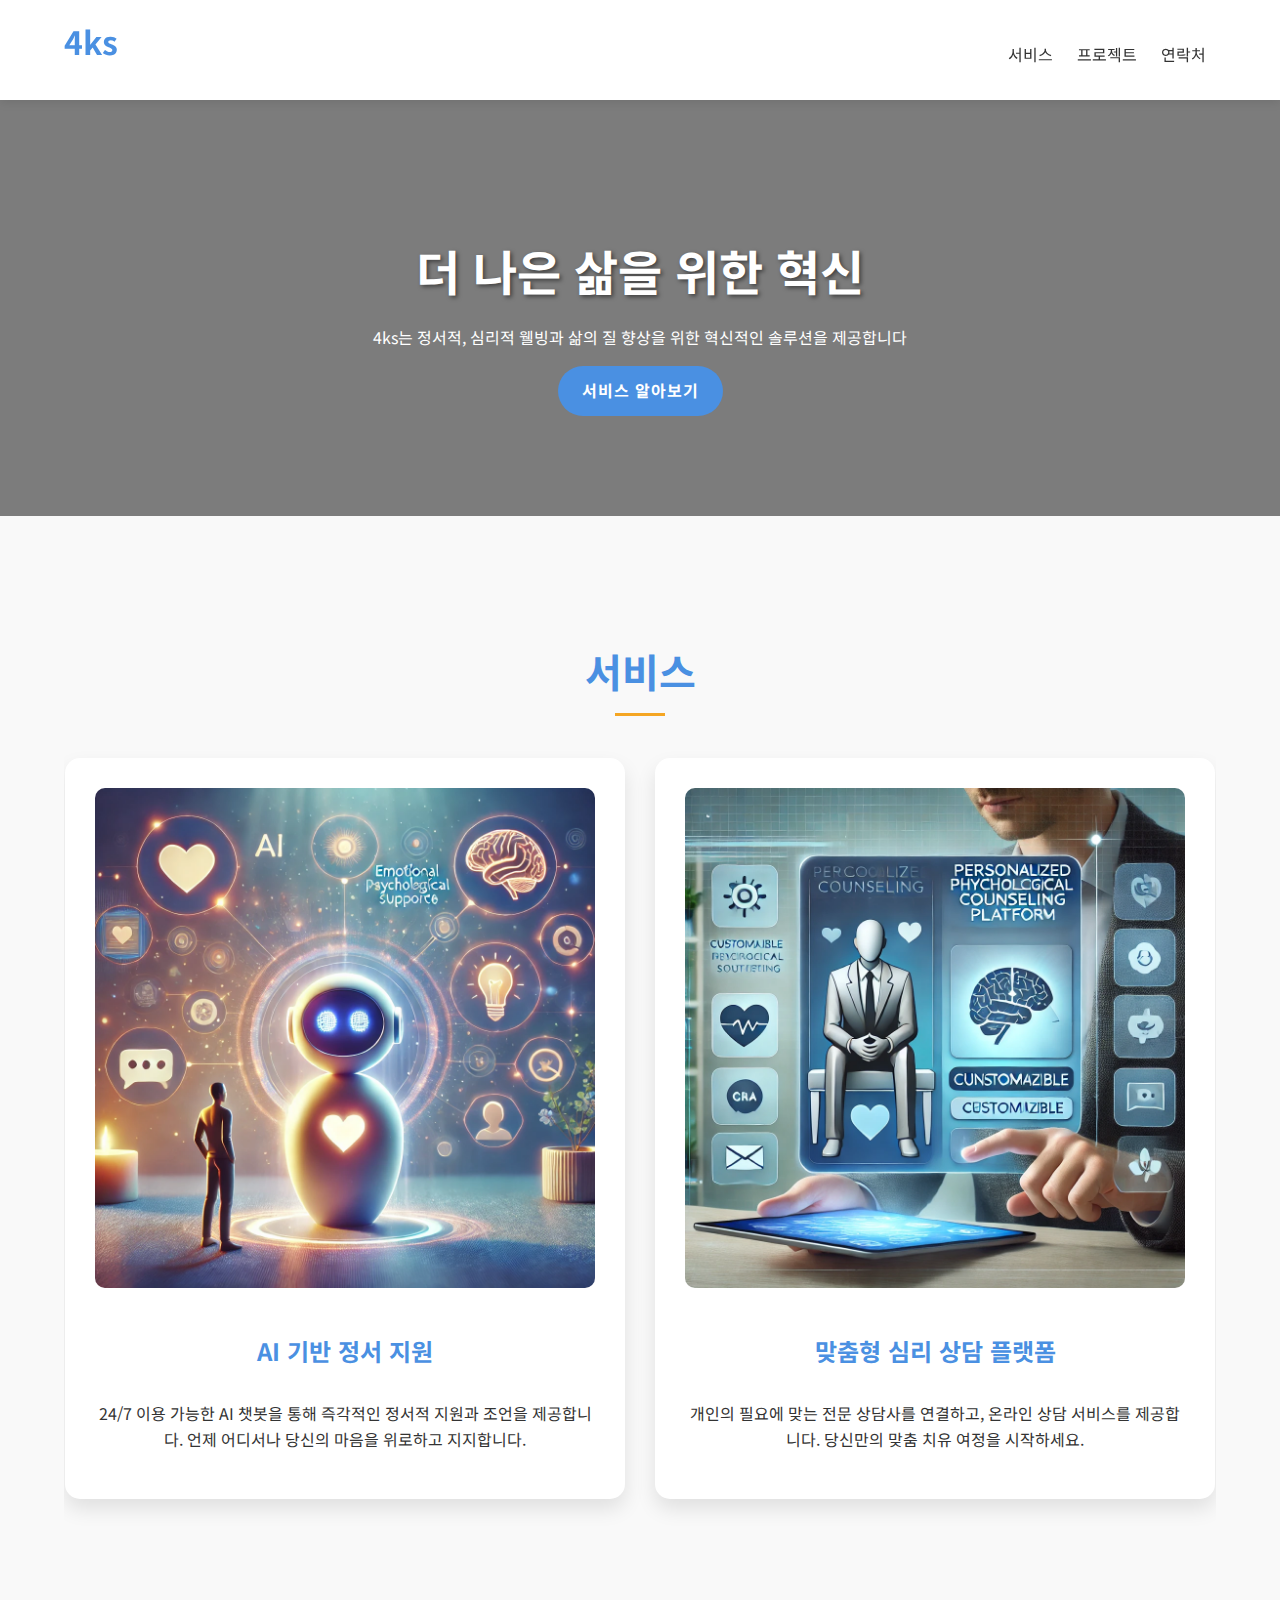
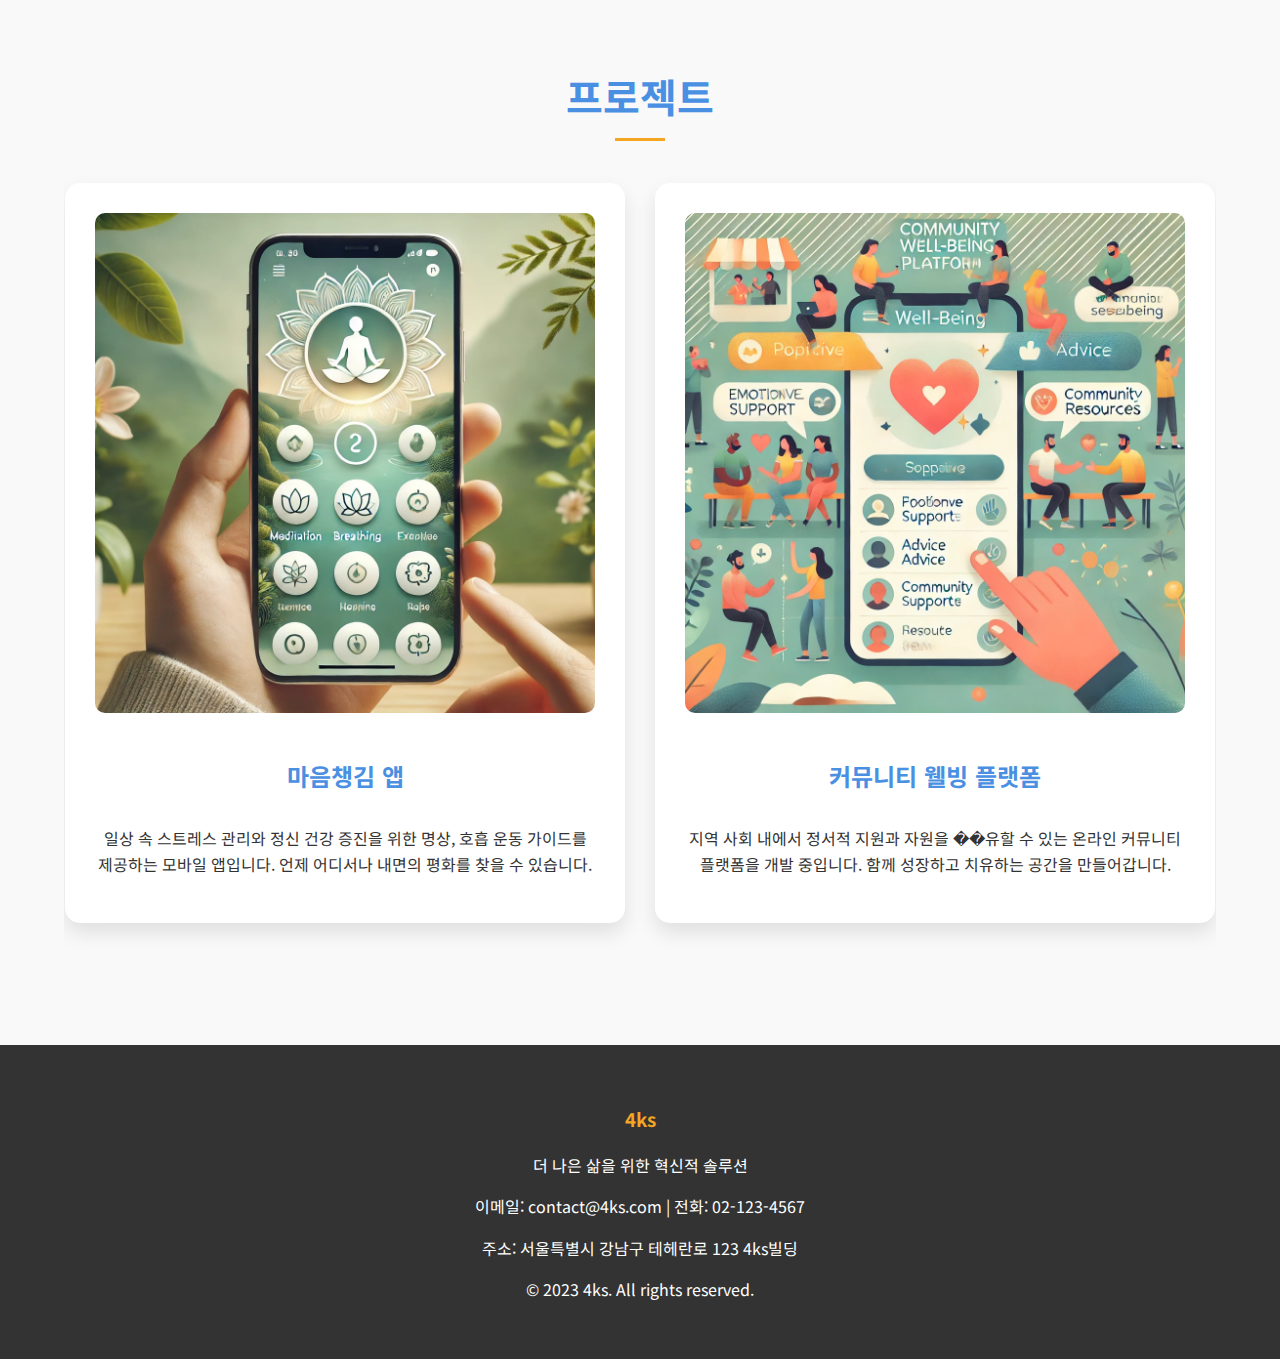
==== index.html @ 5cd39416 "update 1" ====
<!DOCTYPE html>
<html lang="ko">
<head>
    <meta charset="UTF-8">
    <meta name="viewport" content="width=device-width, initial-scale=1.0">
    <title>4ks - 삶의 질 향상을 위한 혁신적 솔루션</title>
    <link href="https://fonts.googleapis.com/css2?family=Noto+Sans+KR:wght@300;400;700&display=swap" rel="stylesheet">
    <style>
        :root {
            --primary-color: #4a90e2;
            --secondary-color: #f5a623;
            --background-color: #f9f9f9;
            --text-color: #333;
            --card-background: #ffffff;
        }
        body {
            font-family: 'Noto Sans KR', Arial, sans-serif;
            line-height: 1.6;
            margin: 0;
            padding: 0;
            color: var(--text-color);
            background-color: var(--background-color);
        }
        .container {
            width: 90%;
            max-width: 1200px;
            margin: auto;
            overflow: hidden;
        }
        header {
            background: var(--card-background);
            padding: 1rem 0;
            box-shadow: 0 2px 10px rgba(0,0,0,0.1);
            position: sticky;
            top: 0;
            z-index: 1000;
        }
        header .logo {
            float: left;
            font-size: 2rem;
            font-weight: bold;
            color: var(--primary-color);
        }
        header nav {
            float: right;
            margin-top: 10px;
        }
        header nav ul {
            padding: 0;
        }
        header nav li {
            display: inline;
            padding: 0 10px;
        }
        header a {
            color: var(--text-color);
            text-decoration: none;
            transition: color 0.3s ease;
        }
        header a:hover {
            color: var(--primary-color);
        }
        .hero {
            background: linear-gradient(rgba(0, 0, 0, 0.5), rgba(0, 0, 0, 0.5)), url('/placeholder.svg?height=400&width=1200');
            background-size: cover;
            background-position: center;
            color: #fff;
            text-align: center;
            padding: 100px 0;
            margin-bottom: 40px;
        }
        .hero h1 {
            font-size: 3rem;
            margin-bottom: 1rem;
            text-shadow: 2px 2px 4px rgba(0,0,0,0.5);
        }
        .btn {
            display: inline-block;
            background: var(--primary-color);
            color: #fff;
            padding: 12px 24px;
            text-decoration: none;
            border-radius: 30px;
            transition: all 0.3s ease;
            font-weight: bold;
            text-transform: uppercase;
            letter-spacing: 1px;
        }
        .btn:hover {
            background: var(--secondary-color);
            transform: translateY(-3px);
            box-shadow: 0 4px 10px rgba(0,0,0,0.2);
        }
        .section {
            padding: 50px 0;
            text-align: center;
        }
        .section h2 {
            margin-bottom: 2rem;
            color: var(--primary-color);
            font-size: 2.5rem;
            position: relative;
            display: inline-block;
        }
        .section h2::after {
            content: '';
            display: block;
            width: 50px;
            height: 3px;
            background: var(--secondary-color);
            margin: 10px auto;
        }
        .card-container {
            display: flex;
            flex-wrap: wrap;
            justify-content: center;
            gap: 30px;
            margin-bottom: 32px;
        }
        .card {
            background: var(--card-background);
            border-radius: 15px;
            box-shadow: 0 10px 20px rgba(0,0,0,0.1);
            padding: 30px;
            width: calc(50% - 15px);
            max-width: 500px;
            transition: all 0.3s ease;
            display: flex;
            flex-direction: column;
        }
        .card:hover {
            transform: translateY(-10px);
            box-shadow: 0 15px 30px rgba(0,0,0,0.2);
        }
        .card img {
            max-width: 100%;
            height: auto;
            border-radius: 10px;
            margin-bottom: 20px;
            transition: all 0.3s ease;
        }
        .card:hover img {
            transform: scale(1.05);
        }
        .card h3 {
            color: var(--primary-color);
            margin-bottom: 15px;
            font-size: 1.5rem;
        }
        .card p {
            color: var(--text-color);
            font-size: 1rem;
            line-height: 1.6;
        }
        footer {
            background: #333;
            color: #fff;
            text-align: center;
            padding: 40px 0;
            margin-top: 40px;
        }
        footer h3 {
            color: var(--secondary-color);
        }
        @media (max-width: 768px) {
            header .logo,
            header nav {
                float: none;
                text-align: center;
            }
            header nav {
                margin-top: 20px;
            }
            .card {
                width: 100%;
            }
        }
    </style>
</head>
<body>
<header>
    <div class="container">
        <div class="logo">4ks</div>
        <nav>
            <ul>
                <li><a href="#services">서비스</a></li>
                <li><a href="#projects">프로젝트</a></li>
<!--                <li><a href="#team">팀</a></li>-->
                <li><a href="#contact">연락처</a></li>
            </ul>
        </nav>
    </div>
</header>

<section class="hero">
    <div class="container">
        <h1>더 나은 삶을 위한 혁신</h1>
        <p>4ks는 정서적, 심리적 웰빙과 삶의 질 향상을 위한 혁신적인 솔루션을 제공합니다</p>
        <a href="#services" class="btn">서비스 알아보기</a>
    </div>
</section>

<section id="services" class="section">
    <div class="container">
        <h2>서비스</h2>
        <div class="card-container">
            <div class="card">
                <img src="/images/ai_support.webp" alt="AI 기반 정서 지원 서비스 이미지">
                <h3>AI 기반 정서 지원</h3>
                <p>24/7 이용 가능한 AI 챗봇을 통해 즉각적인 정서적 지원과 조언을 제공합니다. 언제 어디서나 당신의 마음을 위로하고 지지합니다.</p>
            </div>
            <div class="card">
                <img src="/images/counseling_platform.webp" alt="맞춤형 심리 상담 플랫폼 이미지">
                <h3>맞춤형 심리 상담 플랫폼</h3>
                <p>개인의 필요에 맞는 전문 상담사를 연결하고, 온라인 상담 서비스를 제공합니다. 당신만의 맞춤 치유 여정을 시작하세요.</p>
            </div>
        </div>
    </div>
</section>

<section id="projects" class="section">
    <div class="container">
        <h2>프로젝트</h2>
        <div class="card-container">
            <div class="card">
                <img src="/images/mind_support_app.webp" alt="마음챙김 앱 프로젝트 이미지">
                <h3>마음챙김 앱</h3>
                <p>일상 속 스트레스 관리와 정신 건강 증진을 위한 명상, 호흡 운동 가이드를 제공하는 모바일 앱입니다. 언제 어디서나 내면의 평화를 찾을 수 있습니다.</p>
            </div>
            <div class="card">
                <img src="/images/community_app.webp" alt="커뮤니티 웰빙 플랫폼 이미지">
                <h3>커뮤니티 웰빙 플랫폼</h3>
                <p>지역 사회 내에서 정서적 지원과 자원을 ��유할 수 있는 온라인 커뮤니티 플랫폼을 개발 중입니다. 함께 성장하고 치유하는 공간을 만들어갑니다.</p>
            </div>
        </div>
    </div>
</section>

<!--<section id="team" class="section">-->
<!--    <div class="container">-->
<!--        <h2>팀</h2>-->
<!--        <div class="card-container">-->
<!--            <div class="card">-->
<!--                <img src="/placeholder.svg?height=200&width=200" alt="김서연 CEO 프로필 이미지">-->
<!--                <h3>김서연</h3>-->
<!--                <p>CEO | 심리학 박사</p>-->
<!--                <p>10년 이상의 임상 경험을 바탕으로 4ks의 비전과 미션을 이끌어갑니다.</p>-->
<!--            </div>-->
<!--            <div class="card">-->
<!--                <img src="/placeholder.svg?height=200&width=200" alt="박준호 CTO 프로필 이미지">-->
<!--                <h3>박준호</h3>-->
<!--                <p>CTO | AI 전문가</p>-->
<!--                <p>최첨단 AI 기술을 활용하여 혁신적인 정서 지원 솔루션을 개발합니다.</p>-->
<!--            </div>-->
<!--        </div>-->
<!--    </div>-->
<!--</section>-->

<footer id="contact">
    <div class="container">
        <h3>4ks</h3>
        <p>더 나은 삶을 위한 혁신적 솔루션</p>
        <p>이메일: contact@4ks.com | 전화: 02-123-4567</p>
        <p>주소: 서울특별시 강남구 테헤란로 123 4ks빌딩</p>
        <p>&copy; 2023 4ks. All rights reserved.</p>
    </div>
</footer>
</body>
</html>
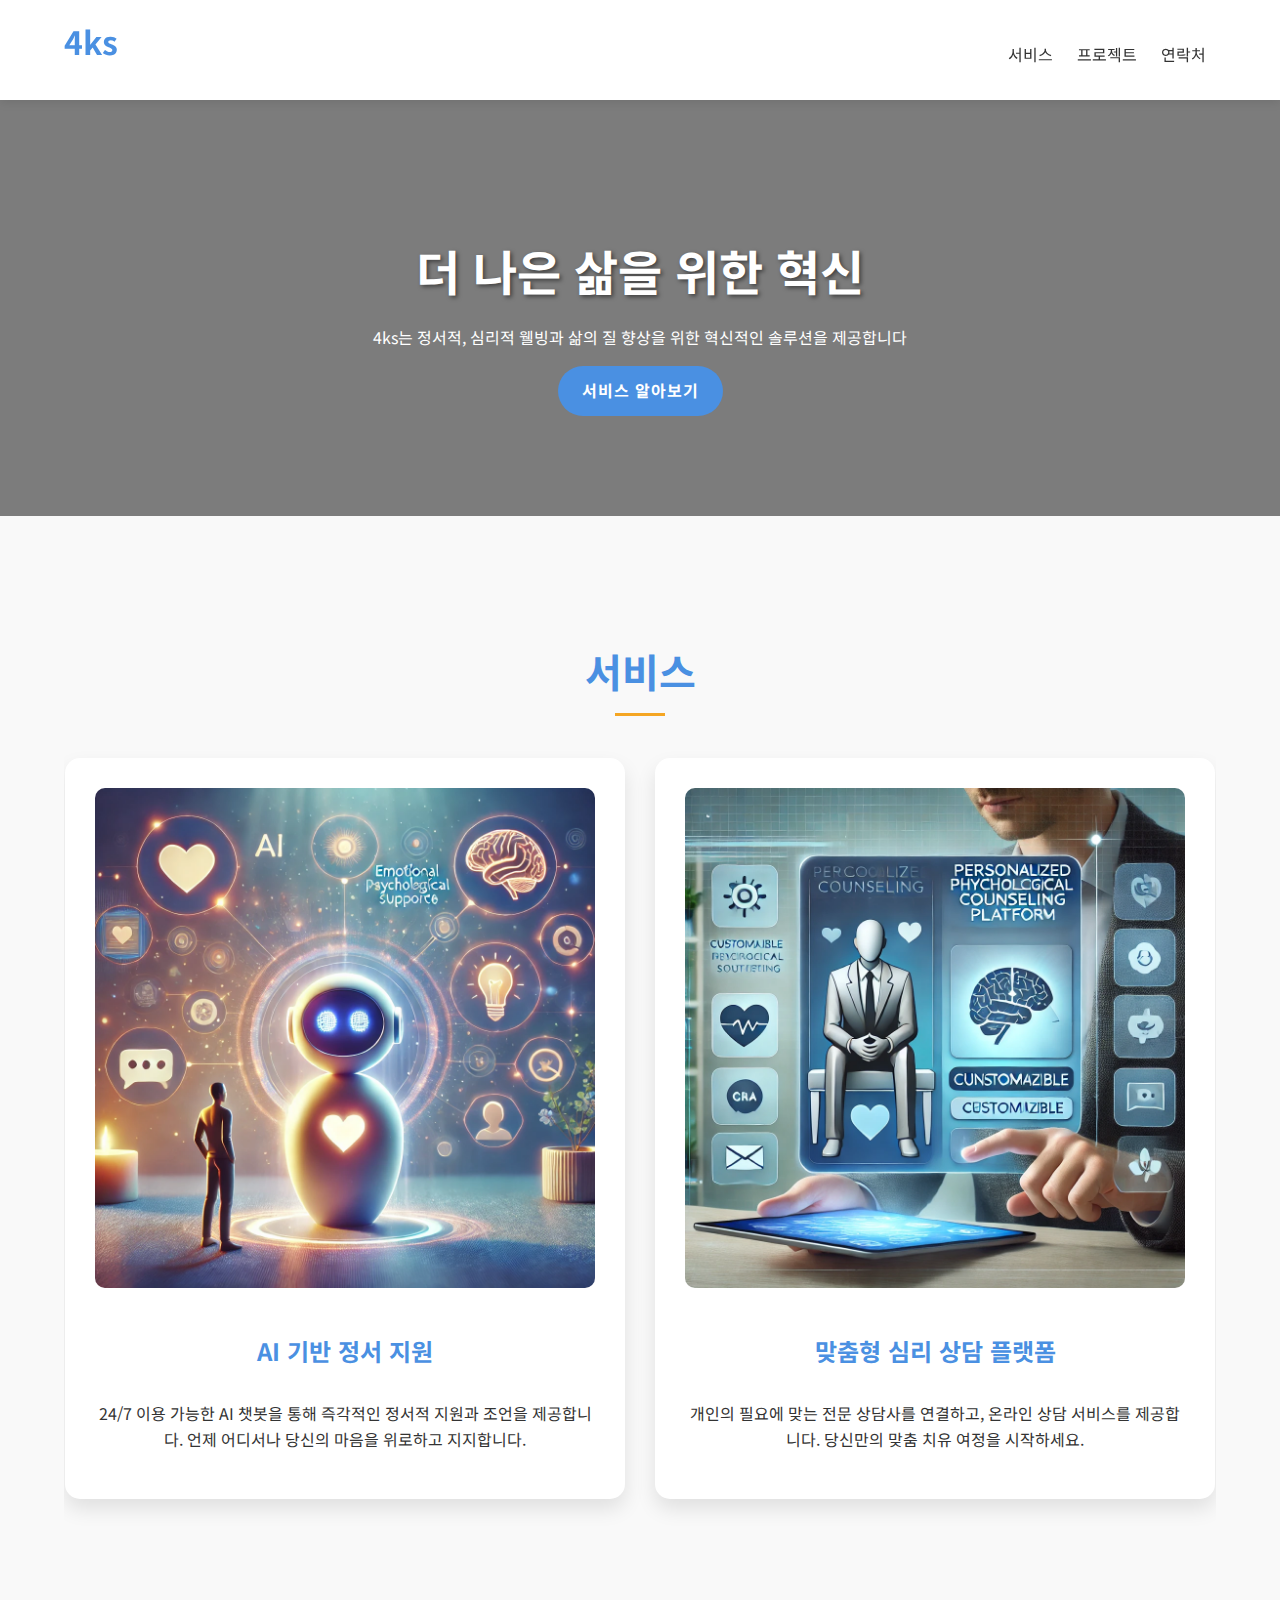
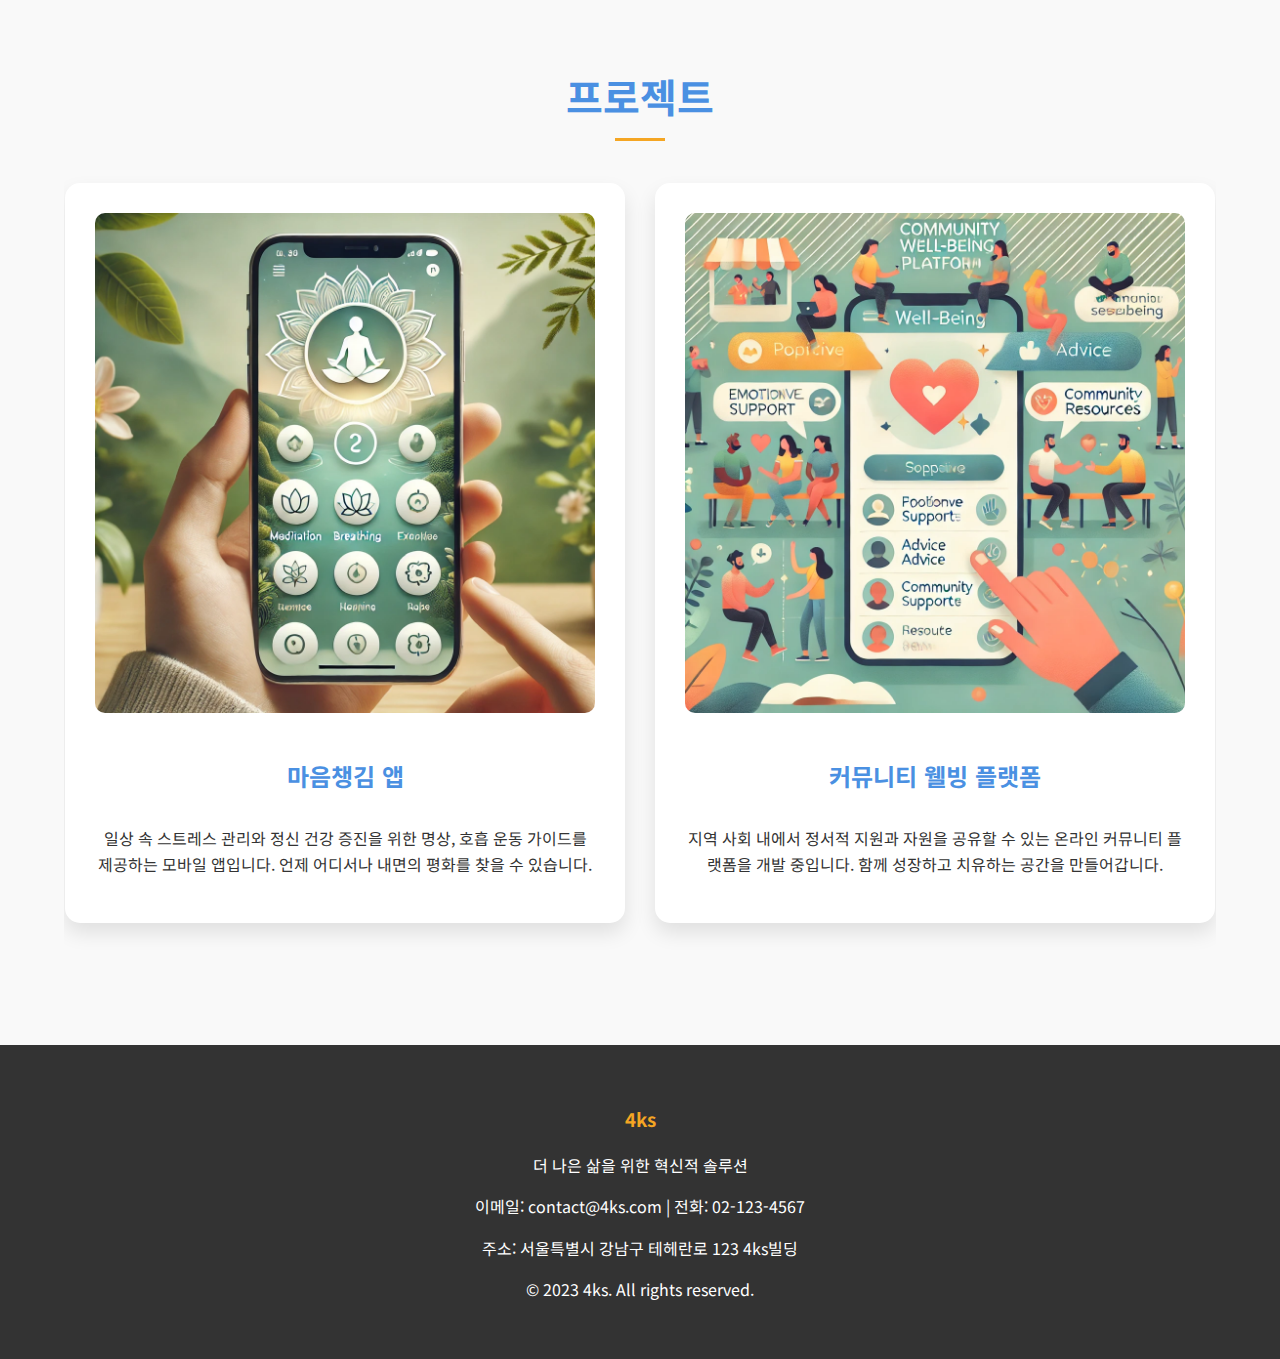
==== commit 87b48fc7: "update 1" ====
--- a/index.html
+++ b/index.html
@@ -183,10 +183,10 @@
         <div class="logo">4ks</div>
         <nav>
             <ul>
-                <li><a href="#services">서비스</a></li>
-                <li><a href="#projects">프로젝트</a></li>
-<!--                <li><a href="#team">팀</a></li>-->
-                <li><a href="#contact">연락처</a></li>
+                <li><a class="nav-link" href="#services">서비스</a></li>
+                <li><a class="nav-link" href="#projects">프로젝트</a></li>
+<!--                <li><a class="nav-link" href="#team">팀</a></li>-->
+                <li><a class="nav-link" href="#contact">연락처</a></li>
             </ul>
         </nav>
     </div>
@@ -230,7 +230,7 @@
             <div class="card">
                 <img src="/images/community_app.webp" alt="커뮤니티 웰빙 플랫폼 이미지">
                 <h3>커뮤니티 웰빙 플랫폼</h3>
-                <p>지역 사회 내에서 정서적 지원과 자원을 ��유할 수 있는 온라인 커뮤니티 플랫폼을 개발 중입니다. 함께 성장하고 치유하는 공간을 만들어갑니다.</p>
+                <p>지역 사회 내에서 정서적 지원과 자원을 공유할 수 있는 온라인 커뮤니티 플랫폼을 개발 중입니다. 함께 성장하고 치유하는 공간을 만들어갑니다.</p>
             </div>
         </div>
     </div>
@@ -265,5 +265,30 @@
         <p>&copy; 2023 4ks. All rights reserved.</p>
     </div>
 </footer>
+<script>
+    document.addEventListener('DOMContentLoaded', function() {
+        const links = document.querySelectorAll('.nav-link');
+
+        links.forEach(link => {
+            link.addEventListener('click', function(e) {
+                e.preventDefault();
+
+                const targetId = this.getAttribute('href');
+                const targetElement = document.querySelector(targetId);
+
+                if (targetElement) {
+                    const headerOffset = 80;
+                    const elementPosition = targetElement.getBoundingClientRect().top;
+                    const offsetPosition = elementPosition + window.scrollY - headerOffset;
+
+                    window.scrollTo({
+                        top: offsetPosition,
+                        behavior: 'smooth'
+                    });
+                }
+            });
+        });
+    });
+</script>
 </body>
 </html>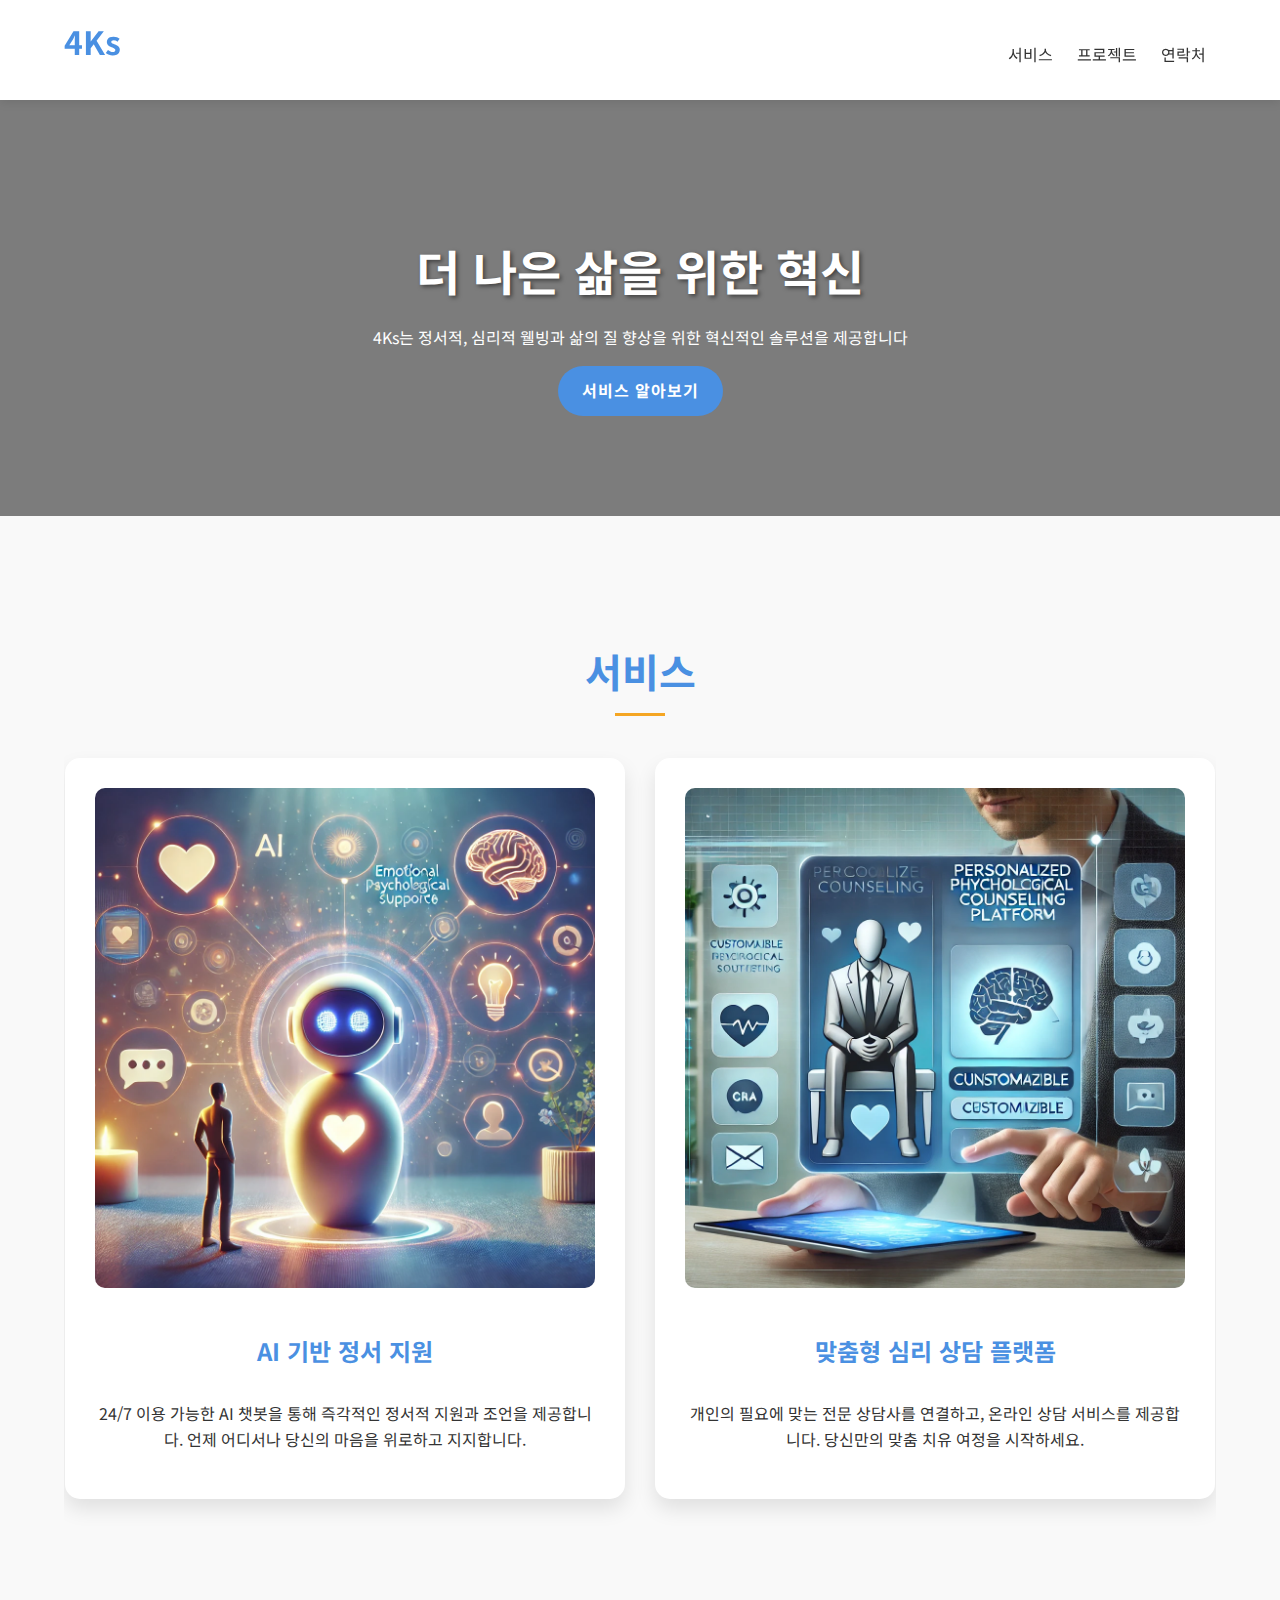
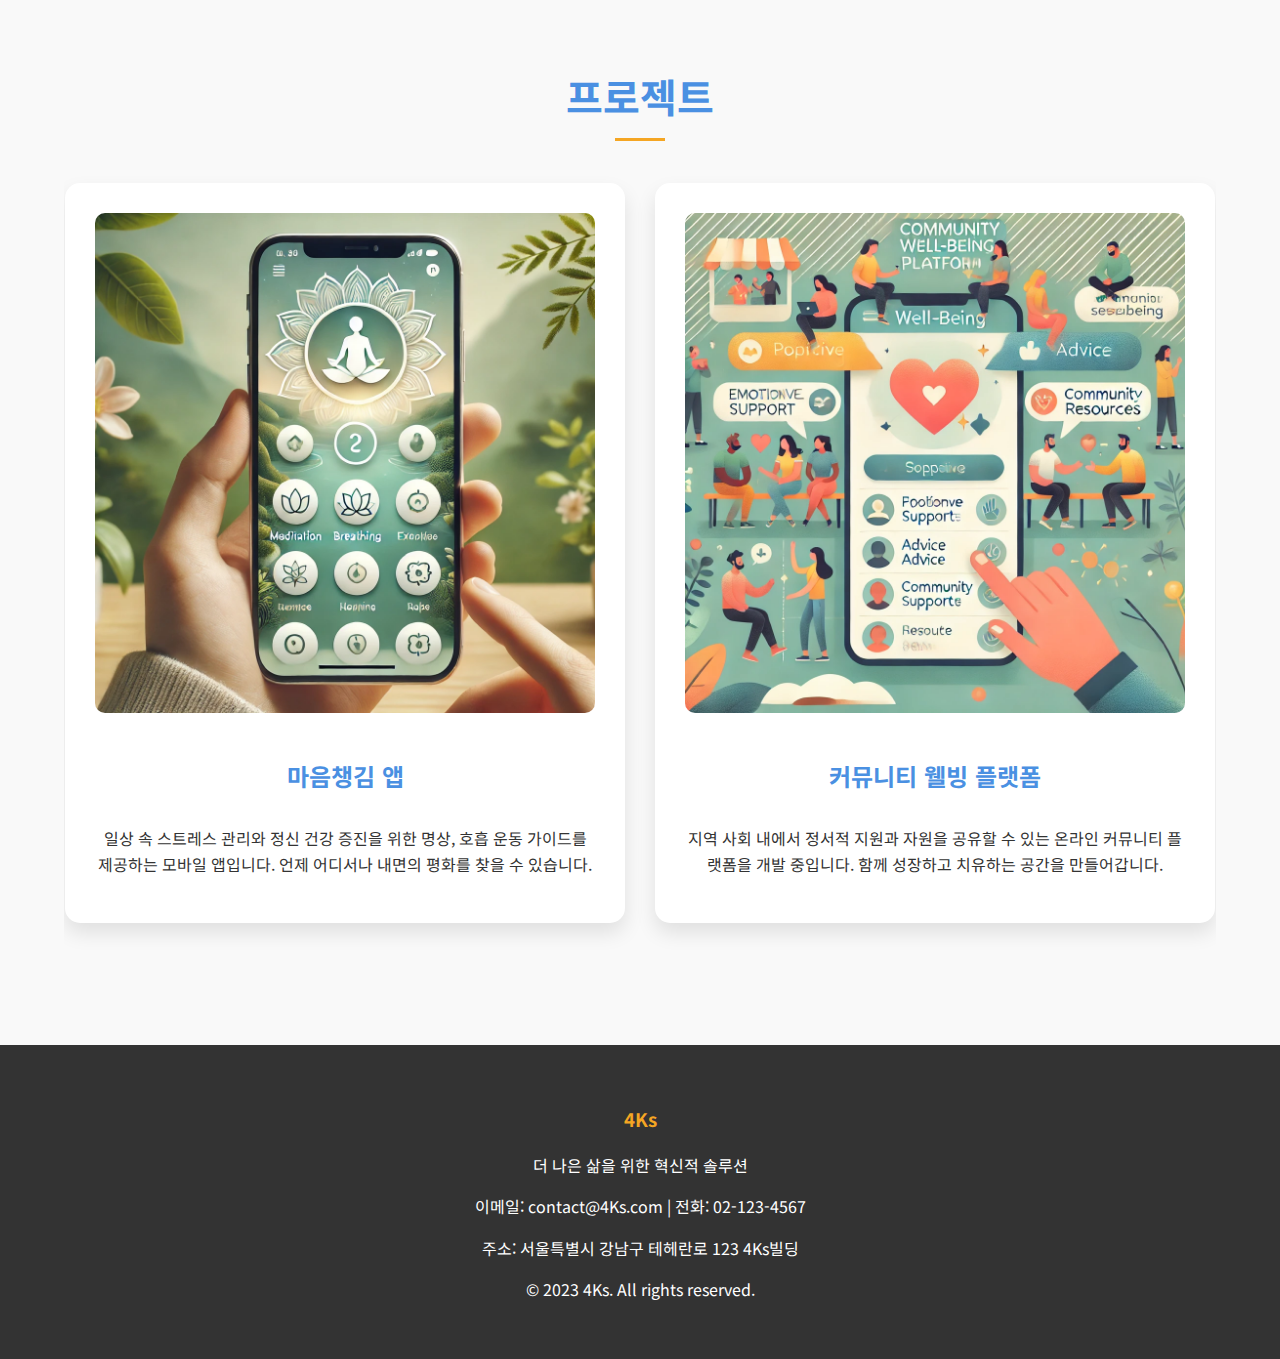
==== commit 7267c52a: "update 1" ====
--- a/index.html
+++ b/index.html
@@ -3,7 +3,7 @@
 <head>
     <meta charset="UTF-8">
     <meta name="viewport" content="width=device-width, initial-scale=1.0">
-    <title>4ks - 삶의 질 향상을 위한 혁신적 솔루션</title>
+    <title>4Ks - 삶의 질 향상을 위한 혁신적 솔루션</title>
     <link href="https://fonts.googleapis.com/css2?family=Noto+Sans+KR:wght@300;400;700&display=swap" rel="stylesheet">
     <style>
         :root {
@@ -180,7 +180,7 @@
 <body>
 <header>
     <div class="container">
-        <div class="logo">4ks</div>
+        <div class="logo">4Ks</div>
         <nav>
             <ul>
                 <li><a class="nav-link" href="#services">서비스</a></li>
@@ -195,8 +195,8 @@
 <section class="hero">
     <div class="container">
         <h1>더 나은 삶을 위한 혁신</h1>
-        <p>4ks는 정서적, 심리적 웰빙과 삶의 질 향상을 위한 혁신적인 솔루션을 제공합니다</p>
-        <a href="#services" class="btn">서비스 알아보기</a>
+        <p>4Ks는 정서적, 심리적 웰빙과 삶의 질 향상을 위한 혁신적인 솔루션을 제공합니다</p>
+        <a href="#services" class="btn nav-link">서비스 알아보기</a>
     </div>
 </section>
 
@@ -244,7 +244,7 @@
 <!--                <img src="/placeholder.svg?height=200&width=200" alt="김서연 CEO 프로필 이미지">-->
 <!--                <h3>김서연</h3>-->
 <!--                <p>CEO | 심리학 박사</p>-->
-<!--                <p>10년 이상의 임상 경험을 바탕으로 4ks의 비전과 미션을 이끌어갑니다.</p>-->
+<!--                <p>10년 이상의 임상 경험을 바탕으로 4Ks의 비전과 미션을 이끌어갑니다.</p>-->
 <!--            </div>-->
 <!--            <div class="card">-->
 <!--                <img src="/placeholder.svg?height=200&width=200" alt="박준호 CTO 프로필 이미지">-->
@@ -258,11 +258,11 @@
 
 <footer id="contact">
     <div class="container">
-        <h3>4ks</h3>
+        <h3>4Ks</h3>
         <p>더 나은 삶을 위한 혁신적 솔루션</p>
-        <p>이메일: contact@4ks.com | 전화: 02-123-4567</p>
-        <p>주소: 서울특별시 강남구 테헤란로 123 4ks빌딩</p>
-        <p>&copy; 2023 4ks. All rights reserved.</p>
+        <p>이메일: contact@4Ks.com | 전화: 02-123-4567</p>
+        <p>주소: 서울특별시 강남구 테헤란로 123 4Ks빌딩</p>
+        <p>&copy; 2023 4Ks. All rights reserved.</p>
     </div>
 </footer>
 <script>
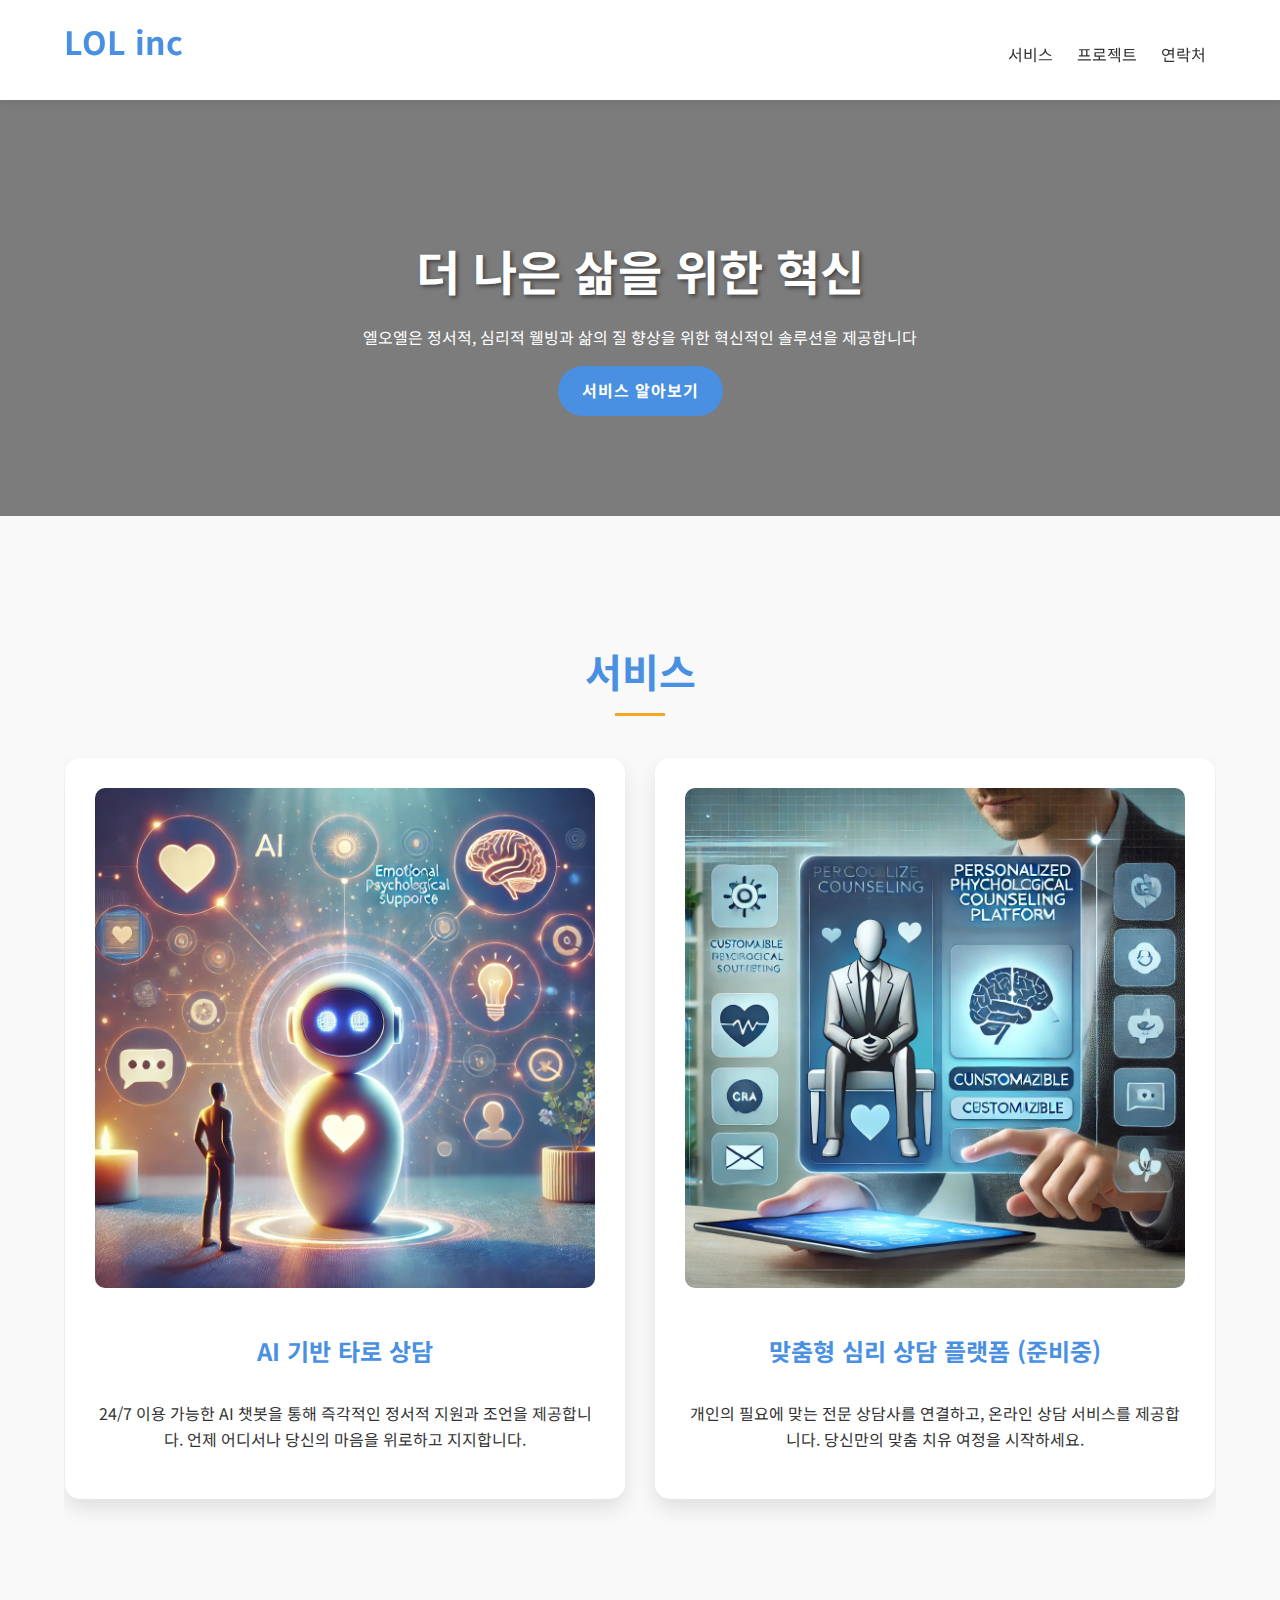
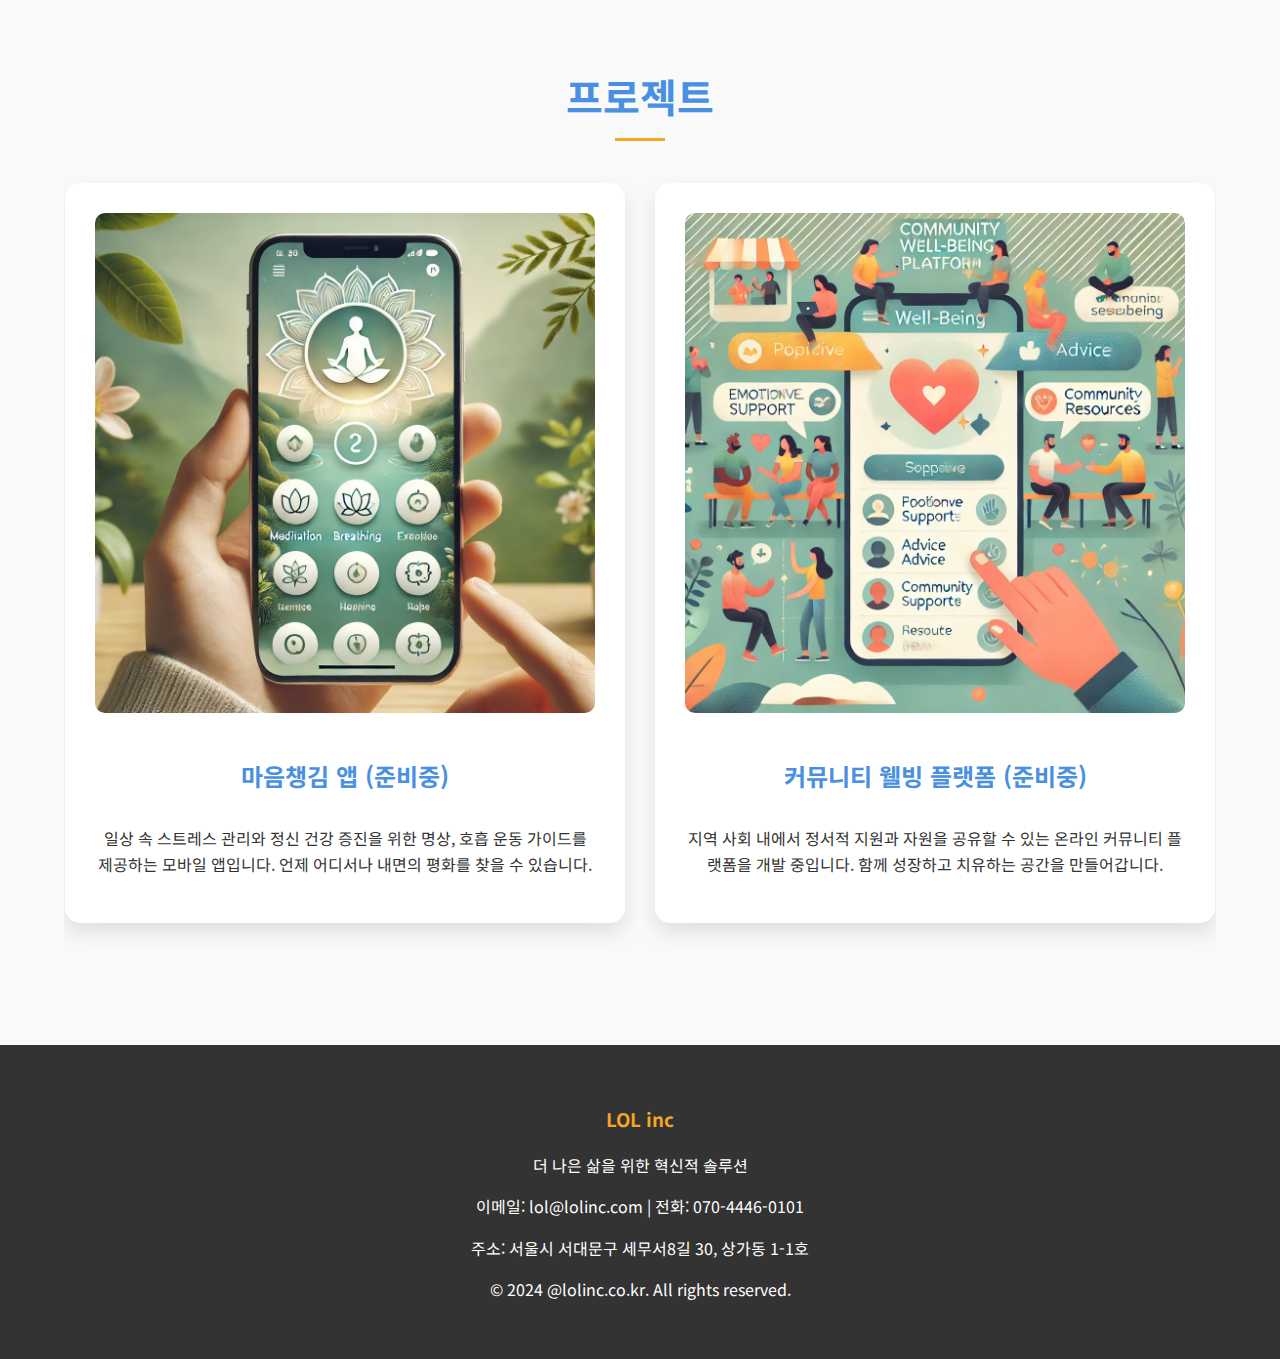
==== commit eb87e98e: "update 1" ====
--- a/index.html
+++ b/index.html
@@ -3,7 +3,7 @@
 <head>
     <meta charset="UTF-8">
     <meta name="viewport" content="width=device-width, initial-scale=1.0">
-    <title>4Ks - 삶의 질 향상을 위한 혁신적 솔루션</title>
+    <title>LOL inc - 삶의 질 향상을 위한 커뮤니케이션</title>
     <link href="https://fonts.googleapis.com/css2?family=Noto+Sans+KR:wght@300;400;700&display=swap" rel="stylesheet">
     <style>
         :root {
@@ -180,7 +180,7 @@
 <body>
 <header>
     <div class="container">
-        <div class="logo">4Ks</div>
+        <div class="logo">LOL inc</div>
         <nav>
             <ul>
                 <li><a class="nav-link" href="#services">서비스</a></li>
@@ -195,7 +195,7 @@
 <section class="hero">
     <div class="container">
         <h1>더 나은 삶을 위한 혁신</h1>
-        <p>4Ks는 정서적, 심리적 웰빙과 삶의 질 향상을 위한 혁신적인 솔루션을 제공합니다</p>
+        <p>엘오엘은 정서적, 심리적 웰빙과 삶의 질 향상을 위한 혁신적인 솔루션을 제공합니다</p>
         <a href="#services" class="btn nav-link">서비스 알아보기</a>
     </div>
 </section>
@@ -206,12 +206,12 @@
         <div class="card-container">
             <div class="card">
                 <img src="/images/ai_support.webp" alt="AI 기반 정서 지원 서비스 이미지">
-                <h3>AI 기반 정서 지원</h3>
+                <h3>AI 기반 타로 상담</h3>
                 <p>24/7 이용 가능한 AI 챗봇을 통해 즉각적인 정서적 지원과 조언을 제공합니다. 언제 어디서나 당신의 마음을 위로하고 지지합니다.</p>
             </div>
             <div class="card">
                 <img src="/images/counseling_platform.webp" alt="맞춤형 심리 상담 플랫폼 이미지">
-                <h3>맞춤형 심리 상담 플랫폼</h3>
+                <h3>맞춤형 심리 상담 플랫폼 (준비중)</h3>
                 <p>개인의 필요에 맞는 전문 상담사를 연결하고, 온라인 상담 서비스를 제공합니다. 당신만의 맞춤 치유 여정을 시작하세요.</p>
             </div>
         </div>
@@ -224,12 +224,12 @@
         <div class="card-container">
             <div class="card">
                 <img src="/images/mind_support_app.webp" alt="마음챙김 앱 프로젝트 이미지">
-                <h3>마음챙김 앱</h3>
+                <h3>마음챙김 앱 (준비중)</h3>
                 <p>일상 속 스트레스 관리와 정신 건강 증진을 위한 명상, 호흡 운동 가이드를 제공하는 모바일 앱입니다. 언제 어디서나 내면의 평화를 찾을 수 있습니다.</p>
             </div>
             <div class="card">
                 <img src="/images/community_app.webp" alt="커뮤니티 웰빙 플랫폼 이미지">
-                <h3>커뮤니티 웰빙 플랫폼</h3>
+                <h3>커뮤니티 웰빙 플랫폼 (준비중)</h3>
                 <p>지역 사회 내에서 정서적 지원과 자원을 공유할 수 있는 온라인 커뮤니티 플랫폼을 개발 중입니다. 함께 성장하고 치유하는 공간을 만들어갑니다.</p>
             </div>
         </div>
@@ -258,11 +258,11 @@
 
 <footer id="contact">
     <div class="container">
-        <h3>4Ks</h3>
+        <h3>LOL inc</h3>
         <p>더 나은 삶을 위한 혁신적 솔루션</p>
-        <p>이메일: contact@4Ks.com | 전화: 02-123-4567</p>
-        <p>주소: 서울특별시 강남구 테헤란로 123 4Ks빌딩</p>
-        <p>&copy; 2023 4Ks. All rights reserved.</p>
+        <p>이메일: lol@lolinc.com | 전화: 070-4446-0101</p>
+        <p>주소: 서울시 서대문구 세무서8길 30, 상가동 1-1호</p>
+        <p>&copy; 2024 @lolinc.co.kr. All rights reserved.</p>
     </div>
 </footer>
 <script>
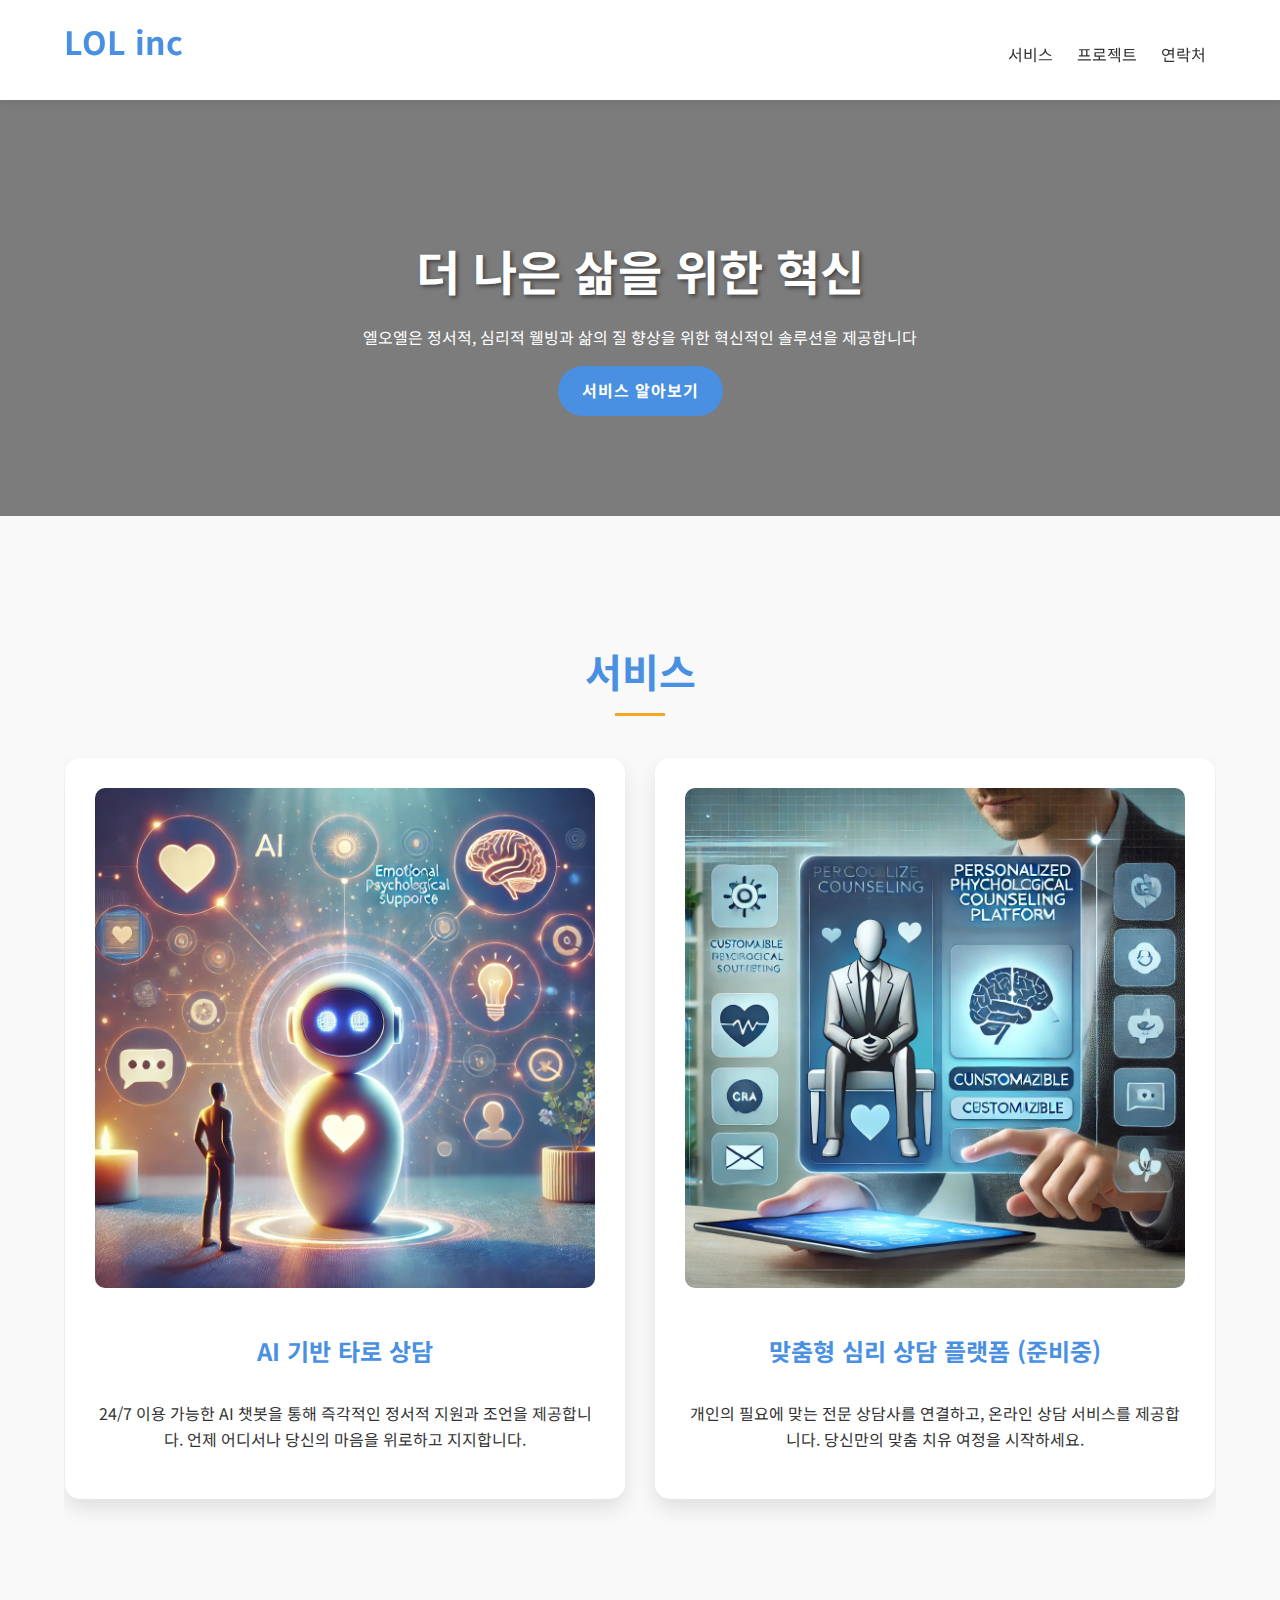
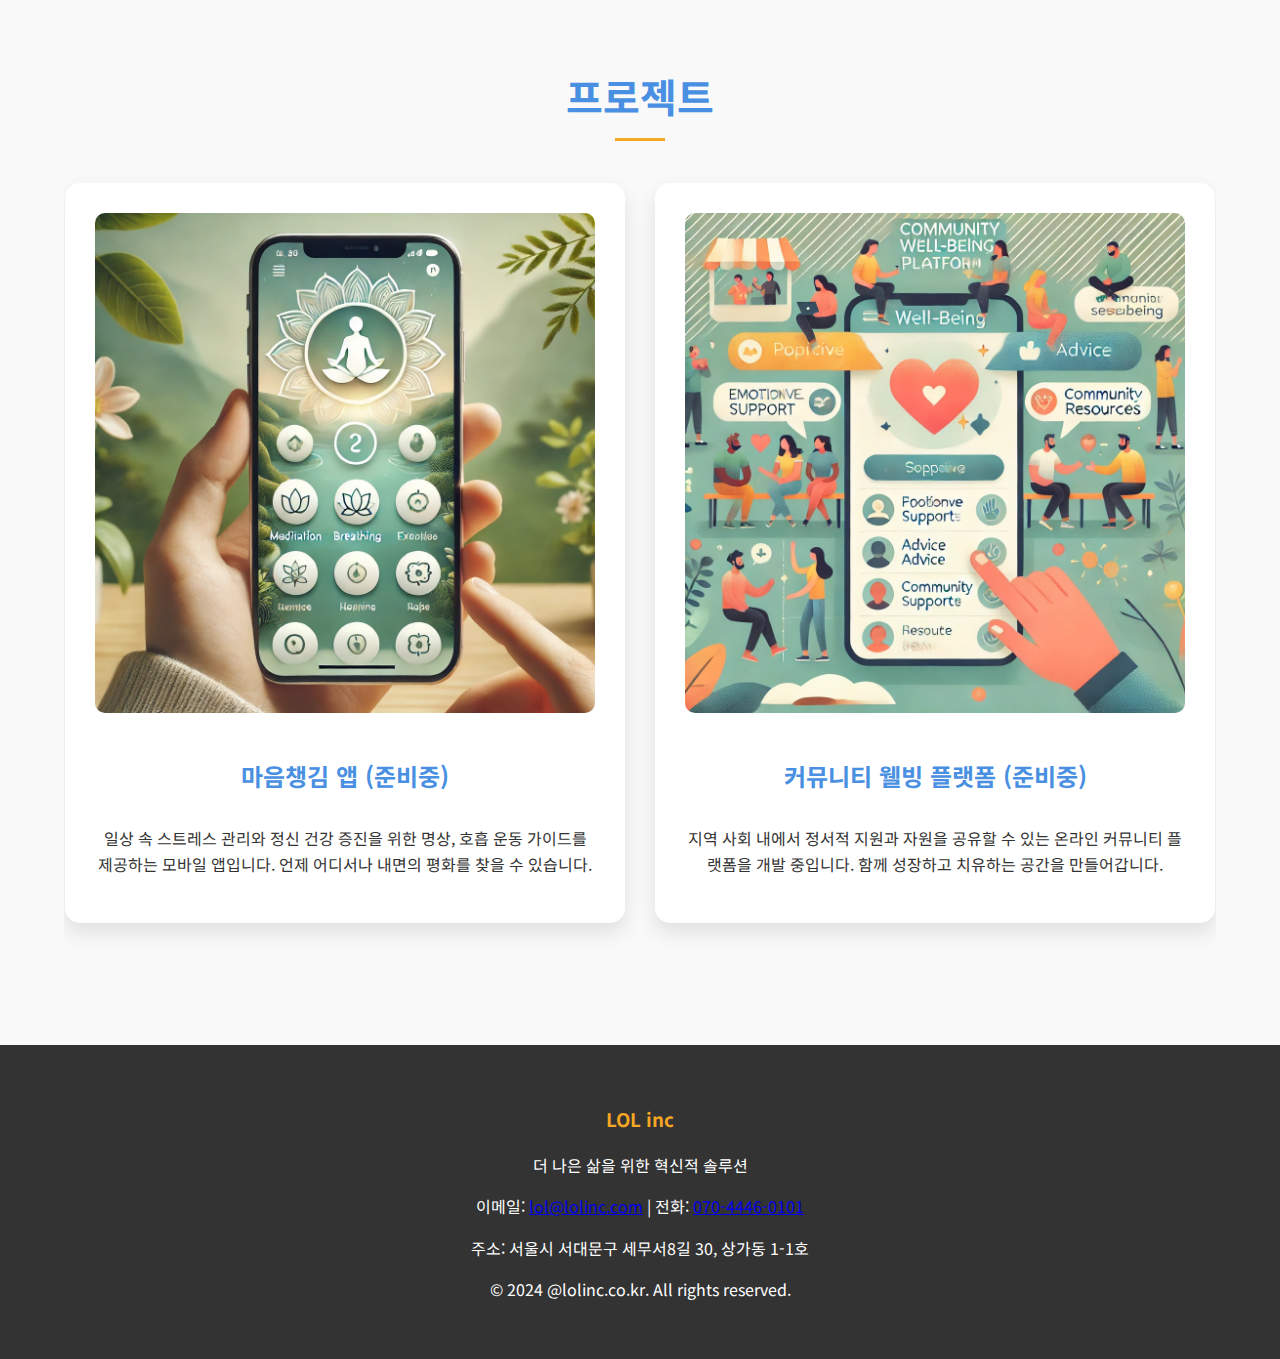
==== commit 2ddd2130: "update 1" ====
--- a/index.html
+++ b/index.html
@@ -260,7 +260,7 @@
     <div class="container">
         <h3>LOL inc</h3>
         <p>더 나은 삶을 위한 혁신적 솔루션</p>
-        <p>이메일: lol@lolinc.com | 전화: 070-4446-0101</p>
+        <p>이메일: <a href="mailto:lol@lolinc.com">lol@lolinc.com</a> | 전화: <a href="tel:070-4446-0101">070-4446-0101</a></p>
         <p>주소: 서울시 서대문구 세무서8길 30, 상가동 1-1호</p>
         <p>&copy; 2024 @lolinc.co.kr. All rights reserved.</p>
     </div>
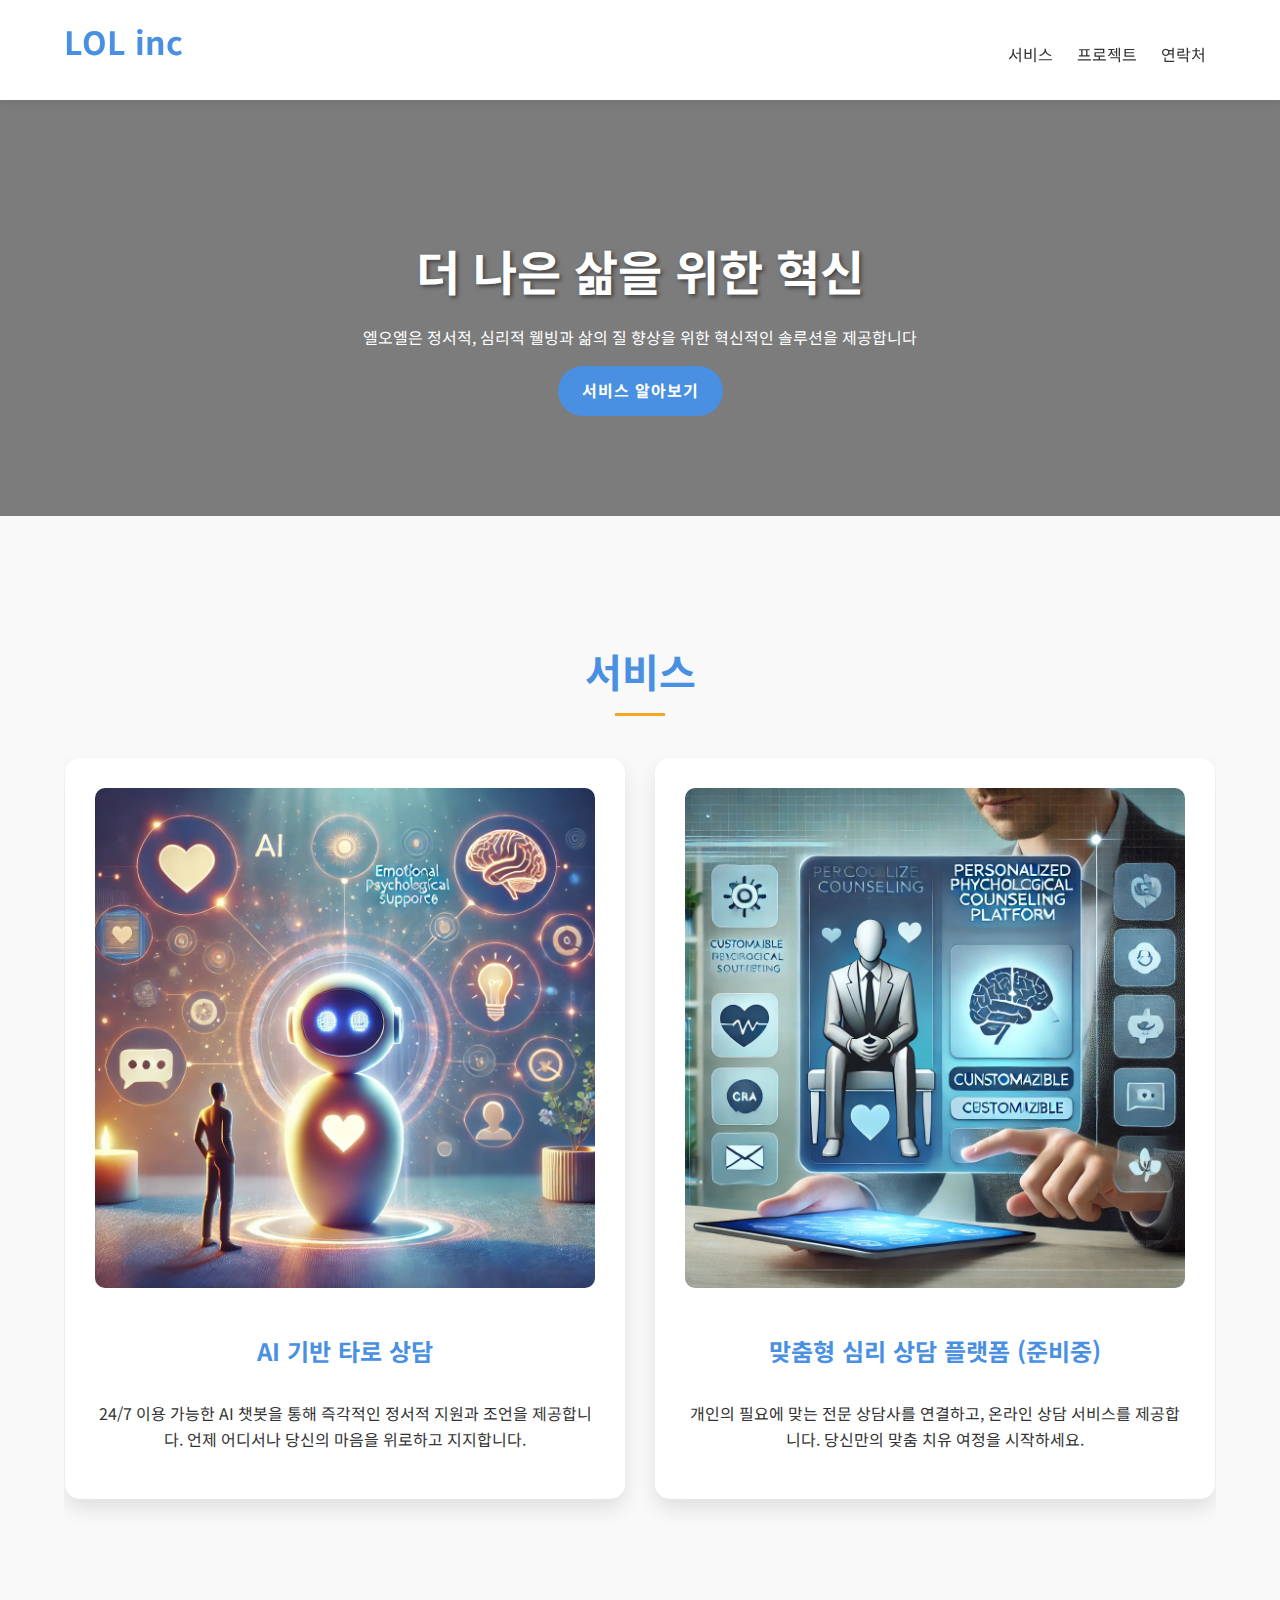
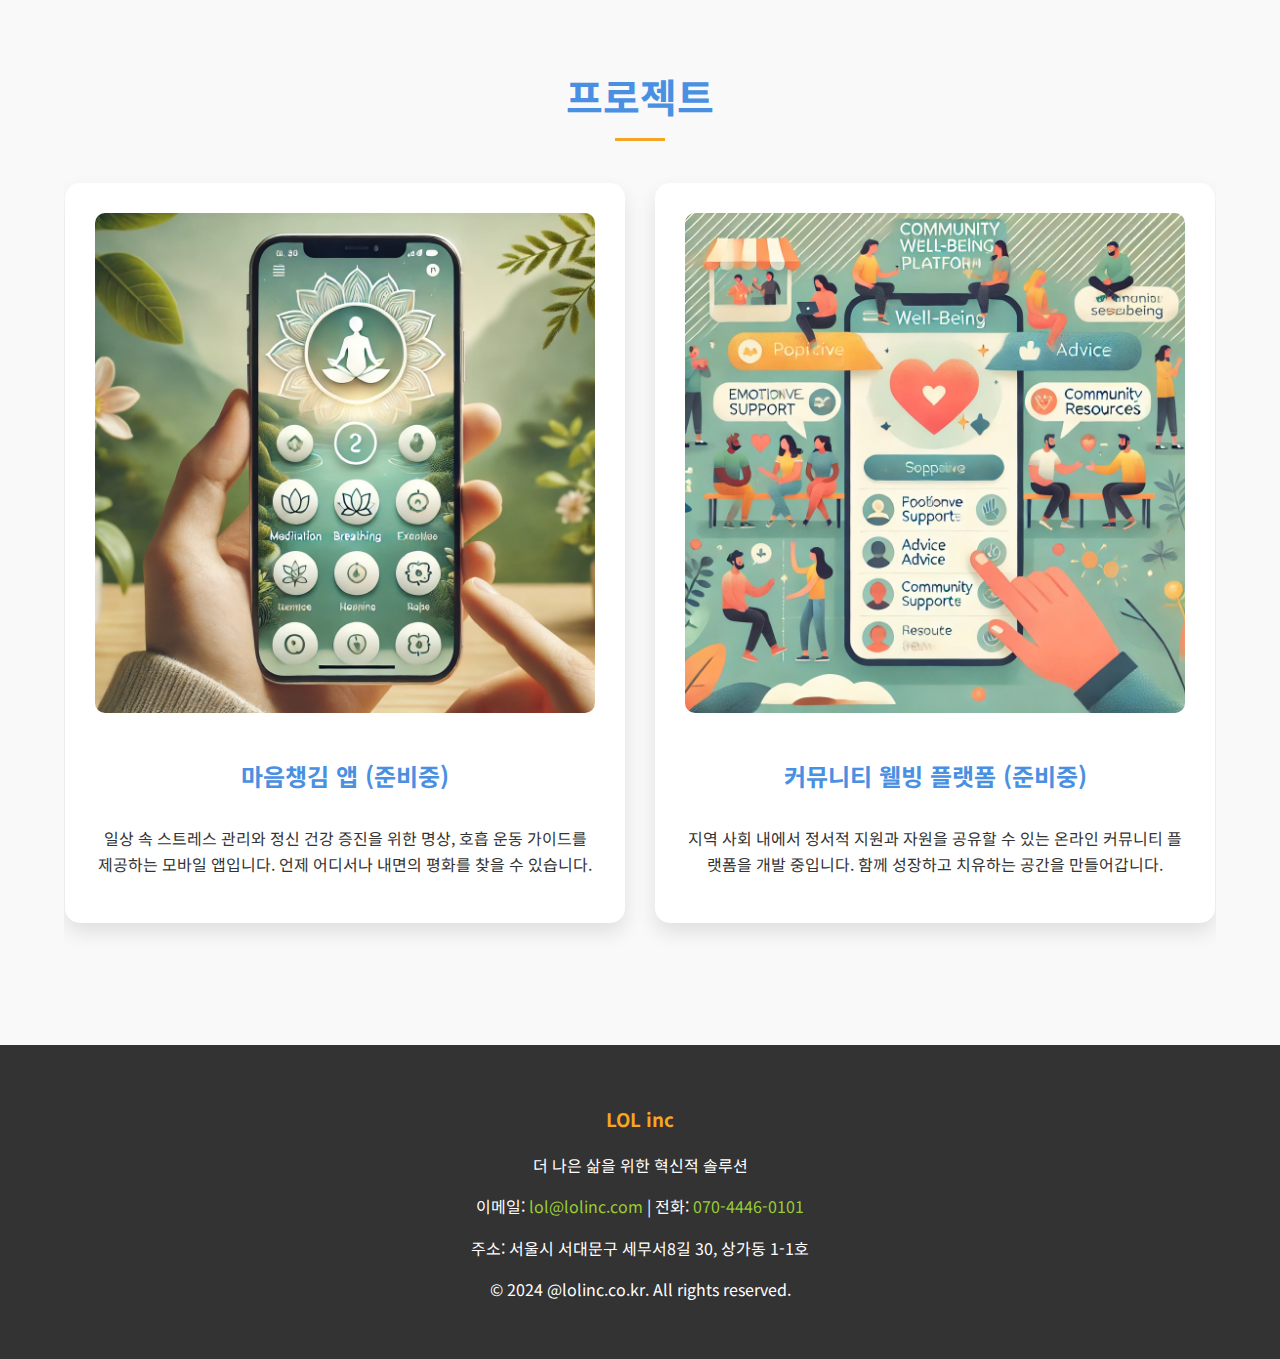
==== commit a6f6e847: "update 1" ====
--- a/index.html
+++ b/index.html
@@ -161,6 +161,10 @@
         }
         footer h3 {
             color: var(--secondary-color);
+        }
+        footer a {
+            color: yellowgreen;
+            text-decoration: none;
         }
         @media (max-width: 768px) {
             header .logo,
